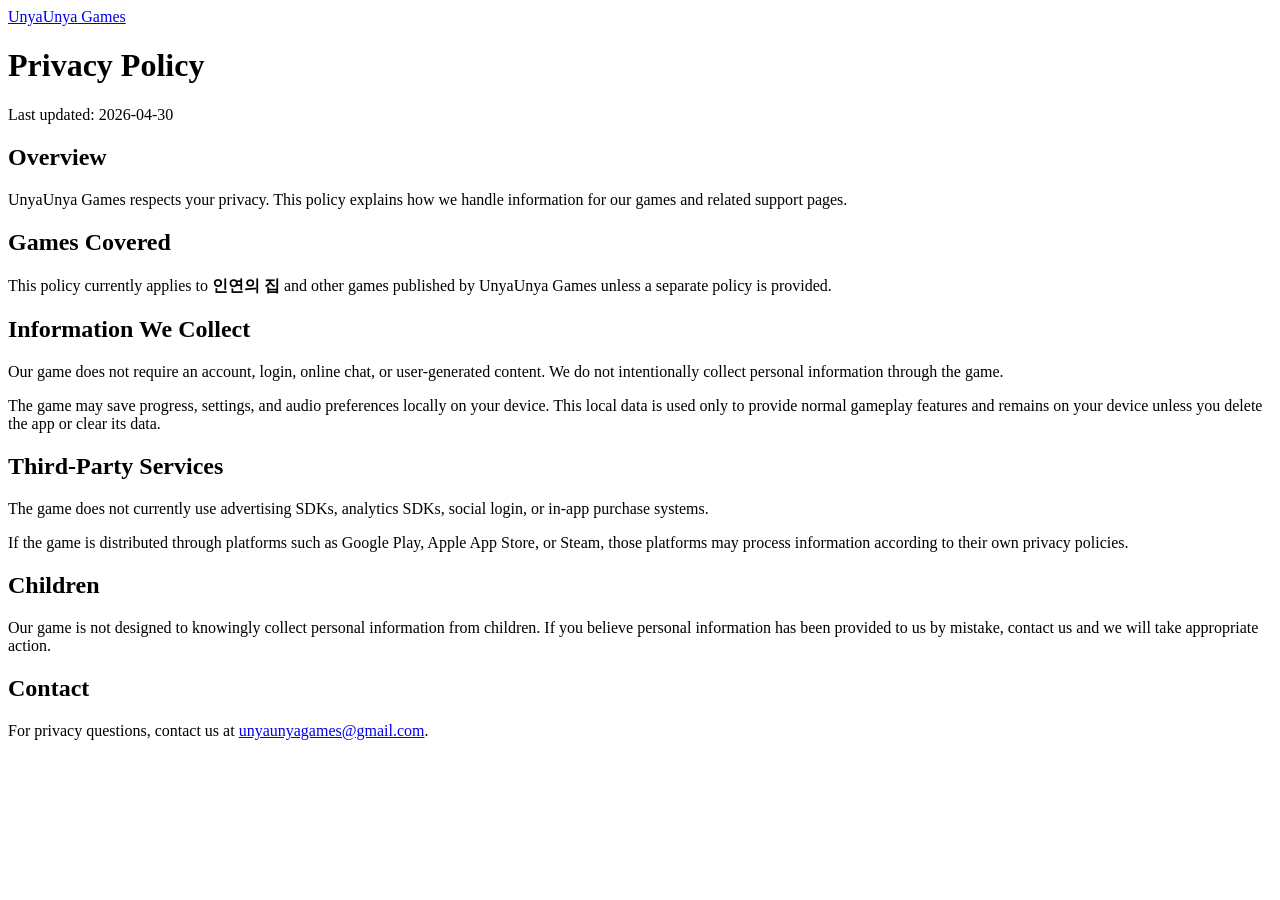
==== privacy.html @ 43055ee6 "Add privacy policy" ====
<!doctype html>
<html lang="ko">
<head>
  <meta charset="utf-8">
  <meta name="viewport" content="width=device-width, initial-scale=1">
  <title>Privacy Policy - UnyaUnya Games</title>
  <link rel="stylesheet" href="style.css">
</head>
<body>
  <main class="page legal">
    <nav><a href="index.html">UnyaUnya Games</a></nav>
    <h1>Privacy Policy</h1>
    <p class="updated">Last updated: 2026-04-30</p>

    <section>
      <h2>Overview</h2>
      <p>UnyaUnya Games respects your privacy. This policy explains how we handle information for our games and related support pages.</p>
    </section>

    <section>
      <h2>Games Covered</h2>
      <p>This policy currently applies to <strong>인연의 집</strong> and other games published by UnyaUnya Games unless a separate policy is provided.</p>
    </section>

    <section>
      <h2>Information We Collect</h2>
      <p>Our game does not require an account, login, online chat, or user-generated content. We do not intentionally collect personal information through the game.</p>
      <p>The game may save progress, settings, and audio preferences locally on your device. This local data is used only to provide normal gameplay features and remains on your device unless you delete the app or clear its data.</p>
    </section>

    <section>
      <h2>Third-Party Services</h2>
      <p>The game does not currently use advertising SDKs, analytics SDKs, social login, or in-app purchase systems.</p>
      <p>If the game is distributed through platforms such as Google Play, Apple App Store, or Steam, those platforms may process information according to their own privacy policies.</p>
    </section>

    <section>
      <h2>Children</h2>
      <p>Our game is not designed to knowingly collect personal information from children. If you believe personal information has been provided to us by mistake, contact us and we will take appropriate action.</p>
    </section>

    <section>
      <h2>Contact</h2>
      <p>For privacy questions, contact us at <a href="mailto:unyaunyagames@gmail.com">unyaunyagames@gmail.com</a>.</p>
    </section>
  </main>
</body>
</html>
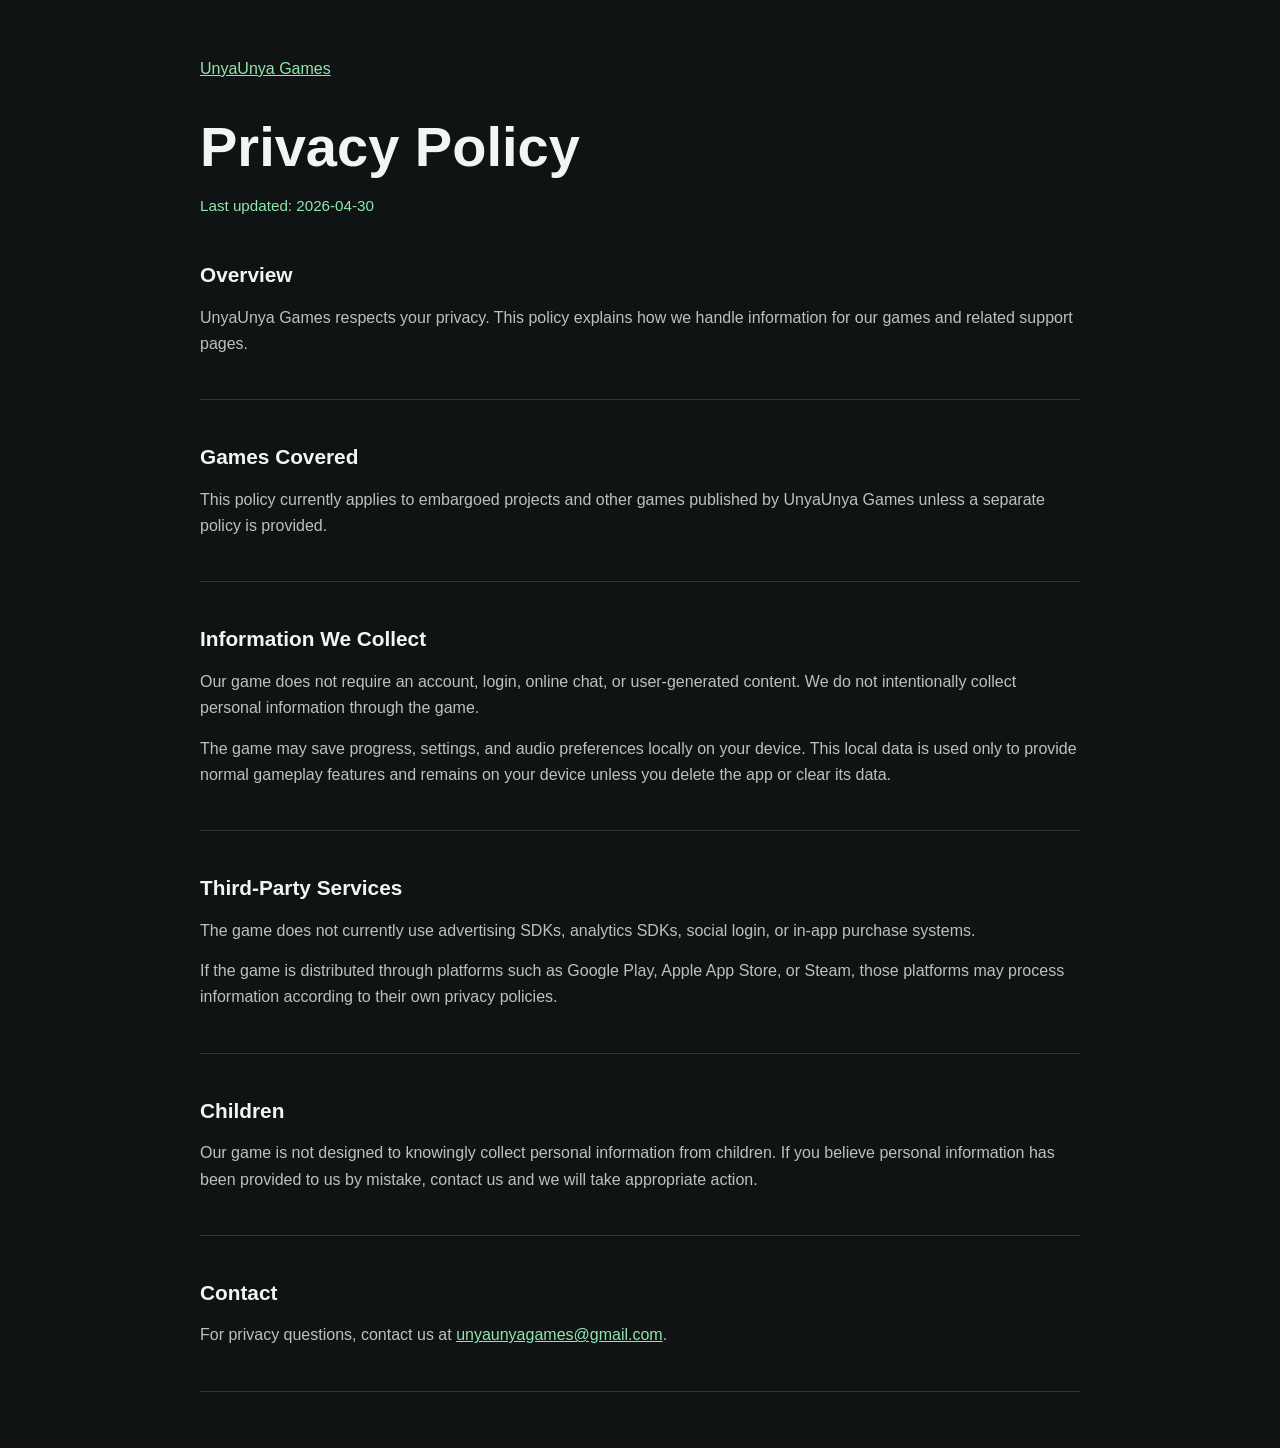
==== commit 5684f5c6: "Hide embargoed game title in privacy policy" ====
--- a/privacy.html
+++ b/privacy.html
@@ -19,7 +19,7 @@
 
     <section>
       <h2>Games Covered</h2>
-      <p>This policy currently applies to <strong>인연의 집</strong> and other games published by UnyaUnya Games unless a separate policy is provided.</p>
+      <p>This policy currently applies to embargoed projects and other games published by UnyaUnya Games unless a separate policy is provided.</p>
     </section>
 
     <section>
--- a/style.css
+++ b/style.css
@@ -0,0 +1,93 @@
+:root {
+  color-scheme: light dark;
+  --bg: #101314;
+  --panel: #181d1f;
+  --text: #f2f6f3;
+  --muted: #b9c3bd;
+  --line: #2c3530;
+  --accent: #91e6ad;
+}
+
+* {
+  box-sizing: border-box;
+}
+
+body {
+  margin: 0;
+  min-height: 100vh;
+  background: var(--bg);
+  color: var(--text);
+  font-family: -apple-system, BlinkMacSystemFont, "Segoe UI", sans-serif;
+  line-height: 1.65;
+}
+
+.page {
+  width: min(880px, calc(100% - 32px));
+  margin: 0 auto;
+  padding: 56px 0;
+}
+
+.hero {
+  padding: 56px 0 40px;
+  border-bottom: 1px solid var(--line);
+}
+
+.eyebrow,
+.updated {
+  color: var(--accent);
+  font-size: 0.95rem;
+  margin: 0 0 12px;
+}
+
+h1 {
+  margin: 0 0 16px;
+  font-size: clamp(2.3rem, 8vw, 5rem);
+  line-height: 1.05;
+}
+
+.legal h1 {
+  font-size: clamp(2rem, 6vw, 3.5rem);
+}
+
+h2 {
+  margin: 40px 0 12px;
+  font-size: 1.3rem;
+}
+
+h3 {
+  margin: 0 0 8px;
+}
+
+p {
+  margin: 0 0 14px;
+  color: var(--muted);
+}
+
+.lead {
+  max-width: 560px;
+  font-size: 1.2rem;
+}
+
+section {
+  border-bottom: 1px solid var(--line);
+  padding-bottom: 28px;
+}
+
+.game {
+  background: var(--panel);
+  border: 1px solid var(--line);
+  border-radius: 8px;
+  padding: 20px;
+}
+
+.links {
+  padding-left: 20px;
+}
+
+a {
+  color: var(--accent);
+}
+
+nav {
+  margin-bottom: 36px;
+}
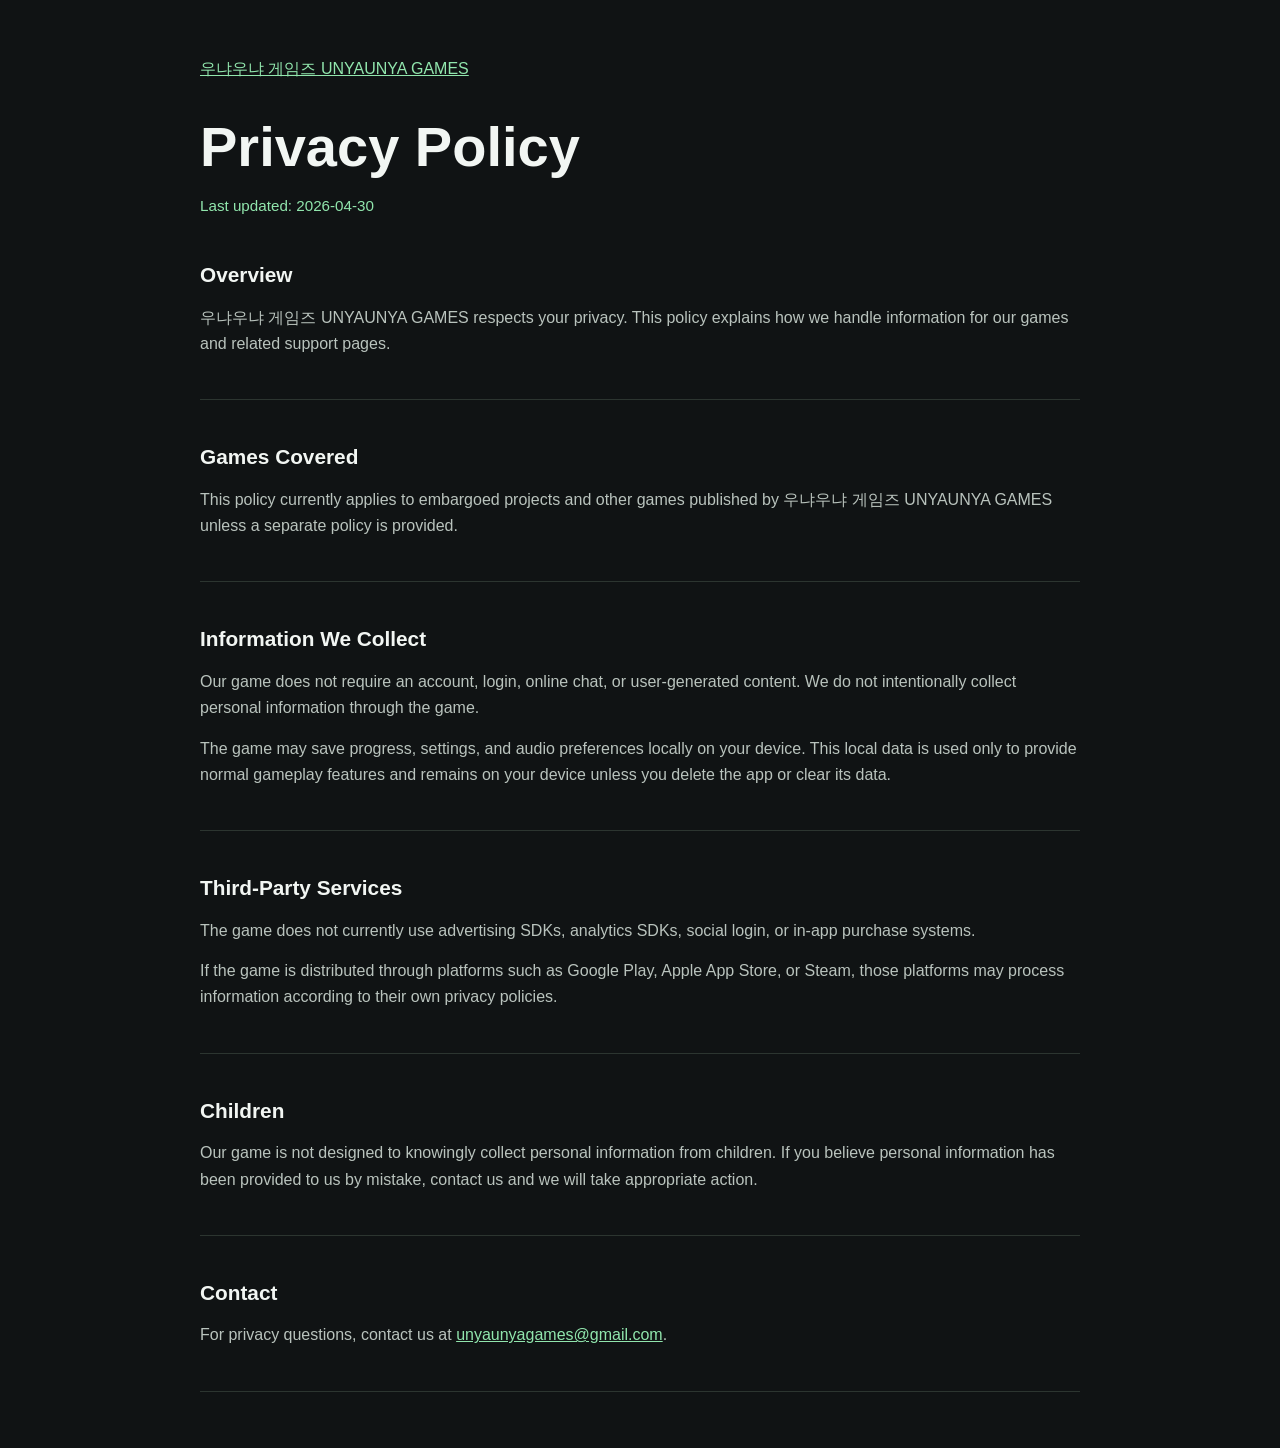
==== commit 67cb36ea: "Update company name" ====
--- a/privacy.html
+++ b/privacy.html
@@ -3,23 +3,23 @@
 <head>
   <meta charset="utf-8">
   <meta name="viewport" content="width=device-width, initial-scale=1">
-  <title>Privacy Policy - UnyaUnya Games</title>
+  <title>Privacy Policy - 우냐우냐 게임즈 UNYAUNYA GAMES</title>
   <link rel="stylesheet" href="style.css">
 </head>
 <body>
   <main class="page legal">
-    <nav><a href="index.html">UnyaUnya Games</a></nav>
+    <nav><a href="index.html">우냐우냐 게임즈 UNYAUNYA GAMES</a></nav>
     <h1>Privacy Policy</h1>
     <p class="updated">Last updated: 2026-04-30</p>
 
     <section>
       <h2>Overview</h2>
-      <p>UnyaUnya Games respects your privacy. This policy explains how we handle information for our games and related support pages.</p>
+      <p>우냐우냐 게임즈 UNYAUNYA GAMES respects your privacy. This policy explains how we handle information for our games and related support pages.</p>
     </section>
 
     <section>
       <h2>Games Covered</h2>
-      <p>This policy currently applies to embargoed projects and other games published by UnyaUnya Games unless a separate policy is provided.</p>
+      <p>This policy currently applies to embargoed projects and other games published by 우냐우냐 게임즈 UNYAUNYA GAMES unless a separate policy is provided.</p>
     </section>
 
     <section>
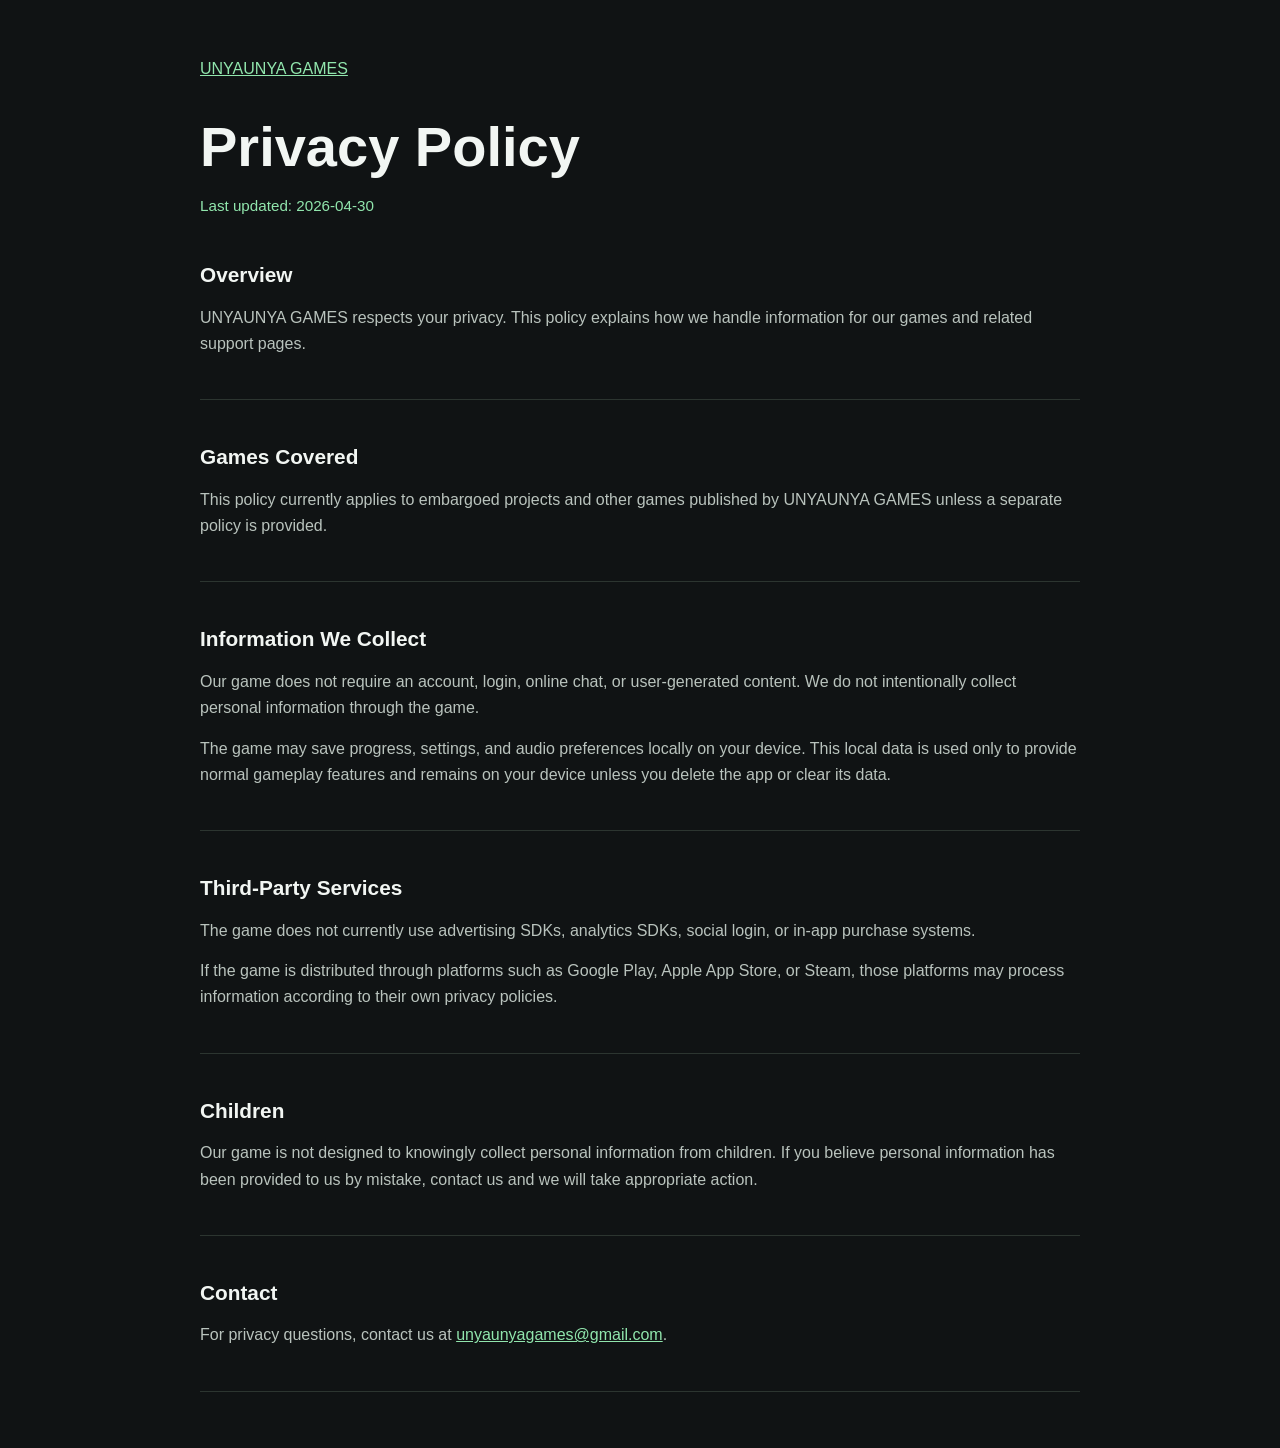
==== commit df6f3670: "Use English company name" ====
--- a/privacy.html
+++ b/privacy.html
@@ -3,23 +3,23 @@
 <head>
   <meta charset="utf-8">
   <meta name="viewport" content="width=device-width, initial-scale=1">
-  <title>Privacy Policy - 우냐우냐 게임즈 UNYAUNYA GAMES</title>
+  <title>Privacy Policy - UNYAUNYA GAMES</title>
   <link rel="stylesheet" href="style.css">
 </head>
 <body>
   <main class="page legal">
-    <nav><a href="index.html">우냐우냐 게임즈 UNYAUNYA GAMES</a></nav>
+    <nav><a href="index.html">UNYAUNYA GAMES</a></nav>
     <h1>Privacy Policy</h1>
     <p class="updated">Last updated: 2026-04-30</p>
 
     <section>
       <h2>Overview</h2>
-      <p>우냐우냐 게임즈 UNYAUNYA GAMES respects your privacy. This policy explains how we handle information for our games and related support pages.</p>
+      <p>UNYAUNYA GAMES respects your privacy. This policy explains how we handle information for our games and related support pages.</p>
     </section>
 
     <section>
       <h2>Games Covered</h2>
-      <p>This policy currently applies to embargoed projects and other games published by 우냐우냐 게임즈 UNYAUNYA GAMES unless a separate policy is provided.</p>
+      <p>This policy currently applies to embargoed projects and other games published by UNYAUNYA GAMES unless a separate policy is provided.</p>
     </section>
 
     <section>
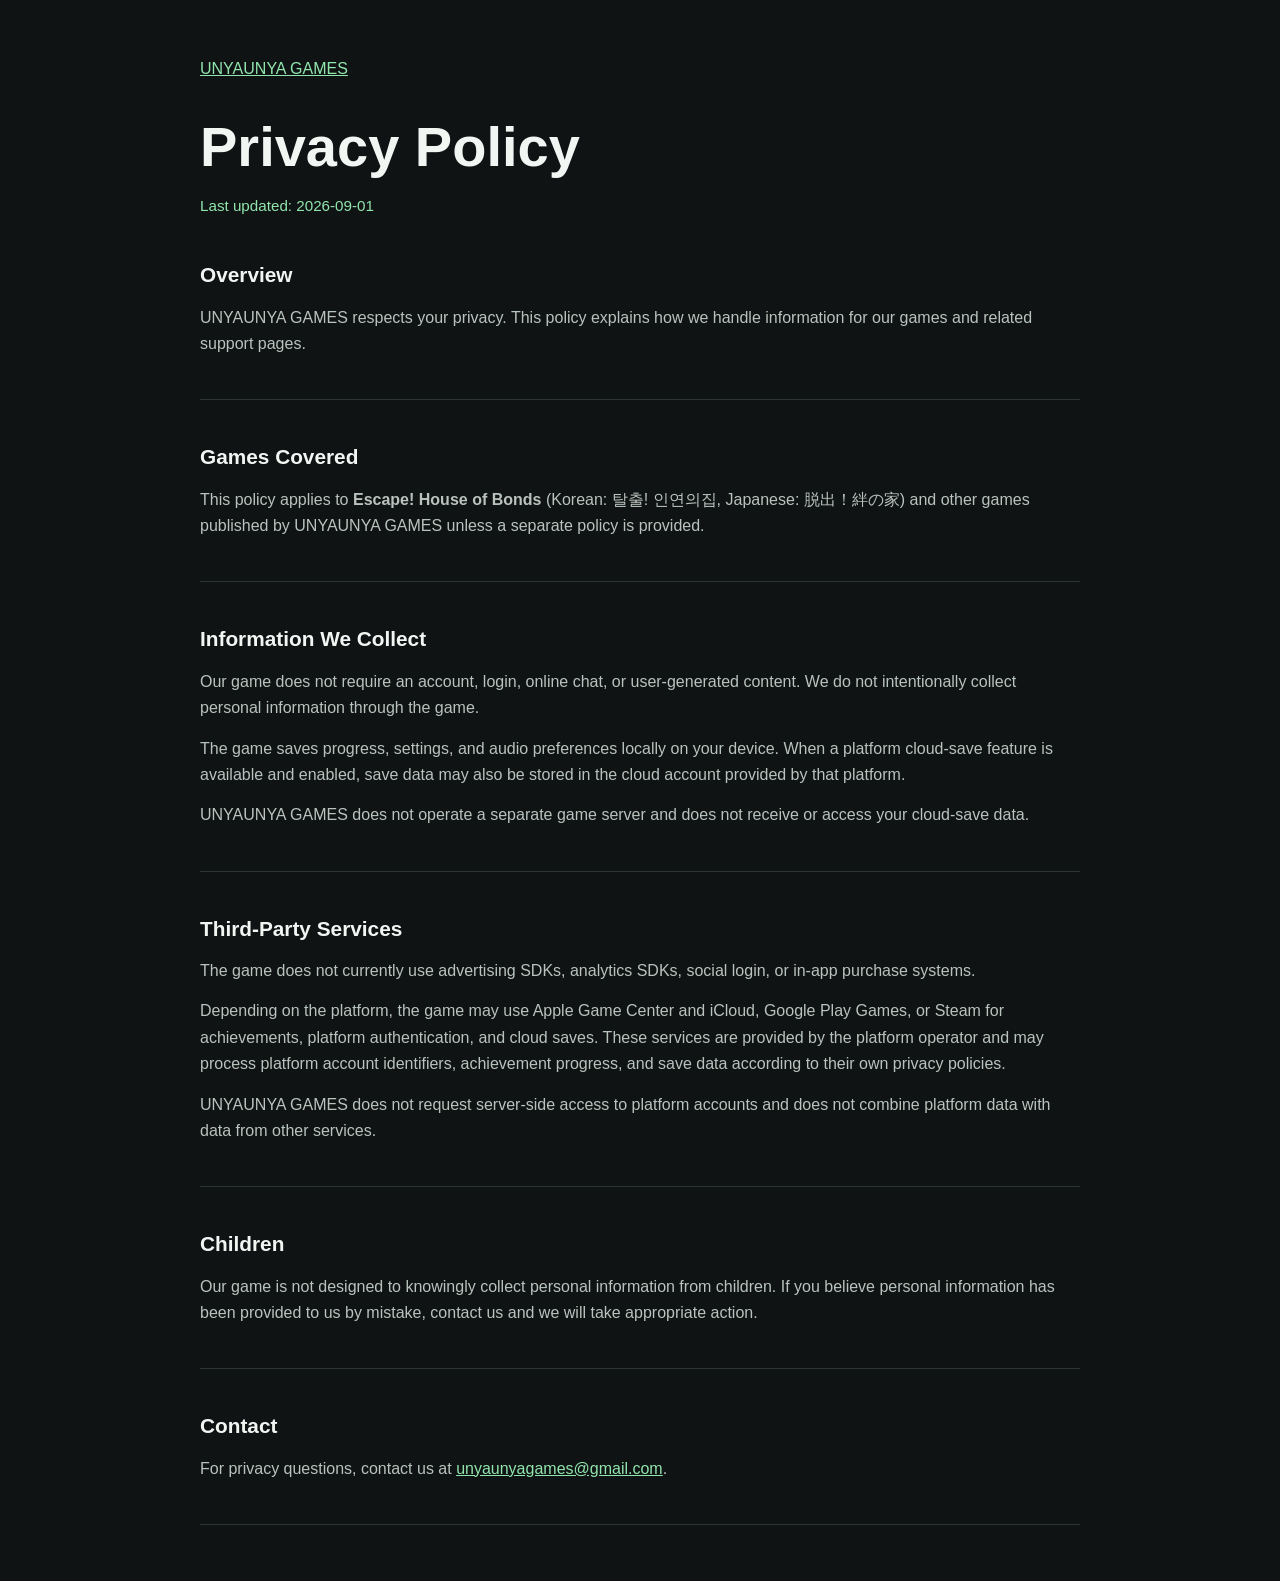
==== commit fe00056c: "Update support and privacy pages for Escape House of Bonds" ====
--- a/privacy.html
+++ b/privacy.html
@@ -10,7 +10,7 @@
   <main class="page legal">
     <nav><a href="index.html">UNYAUNYA GAMES</a></nav>
     <h1>Privacy Policy</h1>
-    <p class="updated">Last updated: 2026-04-30</p>
+    <p class="updated">Last updated: 2026-09-01</p>
 
     <section>
       <h2>Overview</h2>
@@ -19,19 +19,21 @@
 
     <section>
       <h2>Games Covered</h2>
-      <p>This policy currently applies to embargoed projects and other games published by UNYAUNYA GAMES unless a separate policy is provided.</p>
+      <p>This policy applies to <strong>Escape! House of Bonds</strong> (Korean: 탈출! 인연의집, Japanese: 脱出！絆の家) and other games published by UNYAUNYA GAMES unless a separate policy is provided.</p>
     </section>
 
     <section>
       <h2>Information We Collect</h2>
       <p>Our game does not require an account, login, online chat, or user-generated content. We do not intentionally collect personal information through the game.</p>
-      <p>The game may save progress, settings, and audio preferences locally on your device. This local data is used only to provide normal gameplay features and remains on your device unless you delete the app or clear its data.</p>
+      <p>The game saves progress, settings, and audio preferences locally on your device. When a platform cloud-save feature is available and enabled, save data may also be stored in the cloud account provided by that platform.</p>
+      <p>UNYAUNYA GAMES does not operate a separate game server and does not receive or access your cloud-save data.</p>
     </section>
 
     <section>
       <h2>Third-Party Services</h2>
       <p>The game does not currently use advertising SDKs, analytics SDKs, social login, or in-app purchase systems.</p>
-      <p>If the game is distributed through platforms such as Google Play, Apple App Store, or Steam, those platforms may process information according to their own privacy policies.</p>
+      <p>Depending on the platform, the game may use Apple Game Center and iCloud, Google Play Games, or Steam for achievements, platform authentication, and cloud saves. These services are provided by the platform operator and may process platform account identifiers, achievement progress, and save data according to their own privacy policies.</p>
+      <p>UNYAUNYA GAMES does not request server-side access to platform accounts and does not combine platform data with data from other services.</p>
     </section>
 
     <section>
--- a/style.css
+++ b/style.css
@@ -30,6 +30,7 @@
 .hero {
   padding: 56px 0 40px;
   border-bottom: 1px solid var(--line);
+  text-align: center;
 }
 
 .eyebrow,
@@ -43,6 +44,30 @@
   margin: 0 0 16px;
   font-size: clamp(2.3rem, 8vw, 5rem);
   line-height: 1.05;
+}
+
+.site-logo {
+  display: block;
+  width: min(280px, 100%);
+  height: auto;
+  image-rendering: pixelated;
+  margin: 0 auto;
+}
+
+.hero-logo {
+  margin: 0 auto 20px;
+}
+
+.sr-only {
+  position: absolute;
+  width: 1px;
+  height: 1px;
+  padding: 0;
+  margin: -1px;
+  overflow: hidden;
+  clip: rect(0, 0, 0, 0);
+  white-space: nowrap;
+  border: 0;
 }
 
 .legal h1 {
@@ -65,6 +90,7 @@
 
 .lead {
   max-width: 560px;
+  margin-inline: auto;
   font-size: 1.2rem;
 }
 
